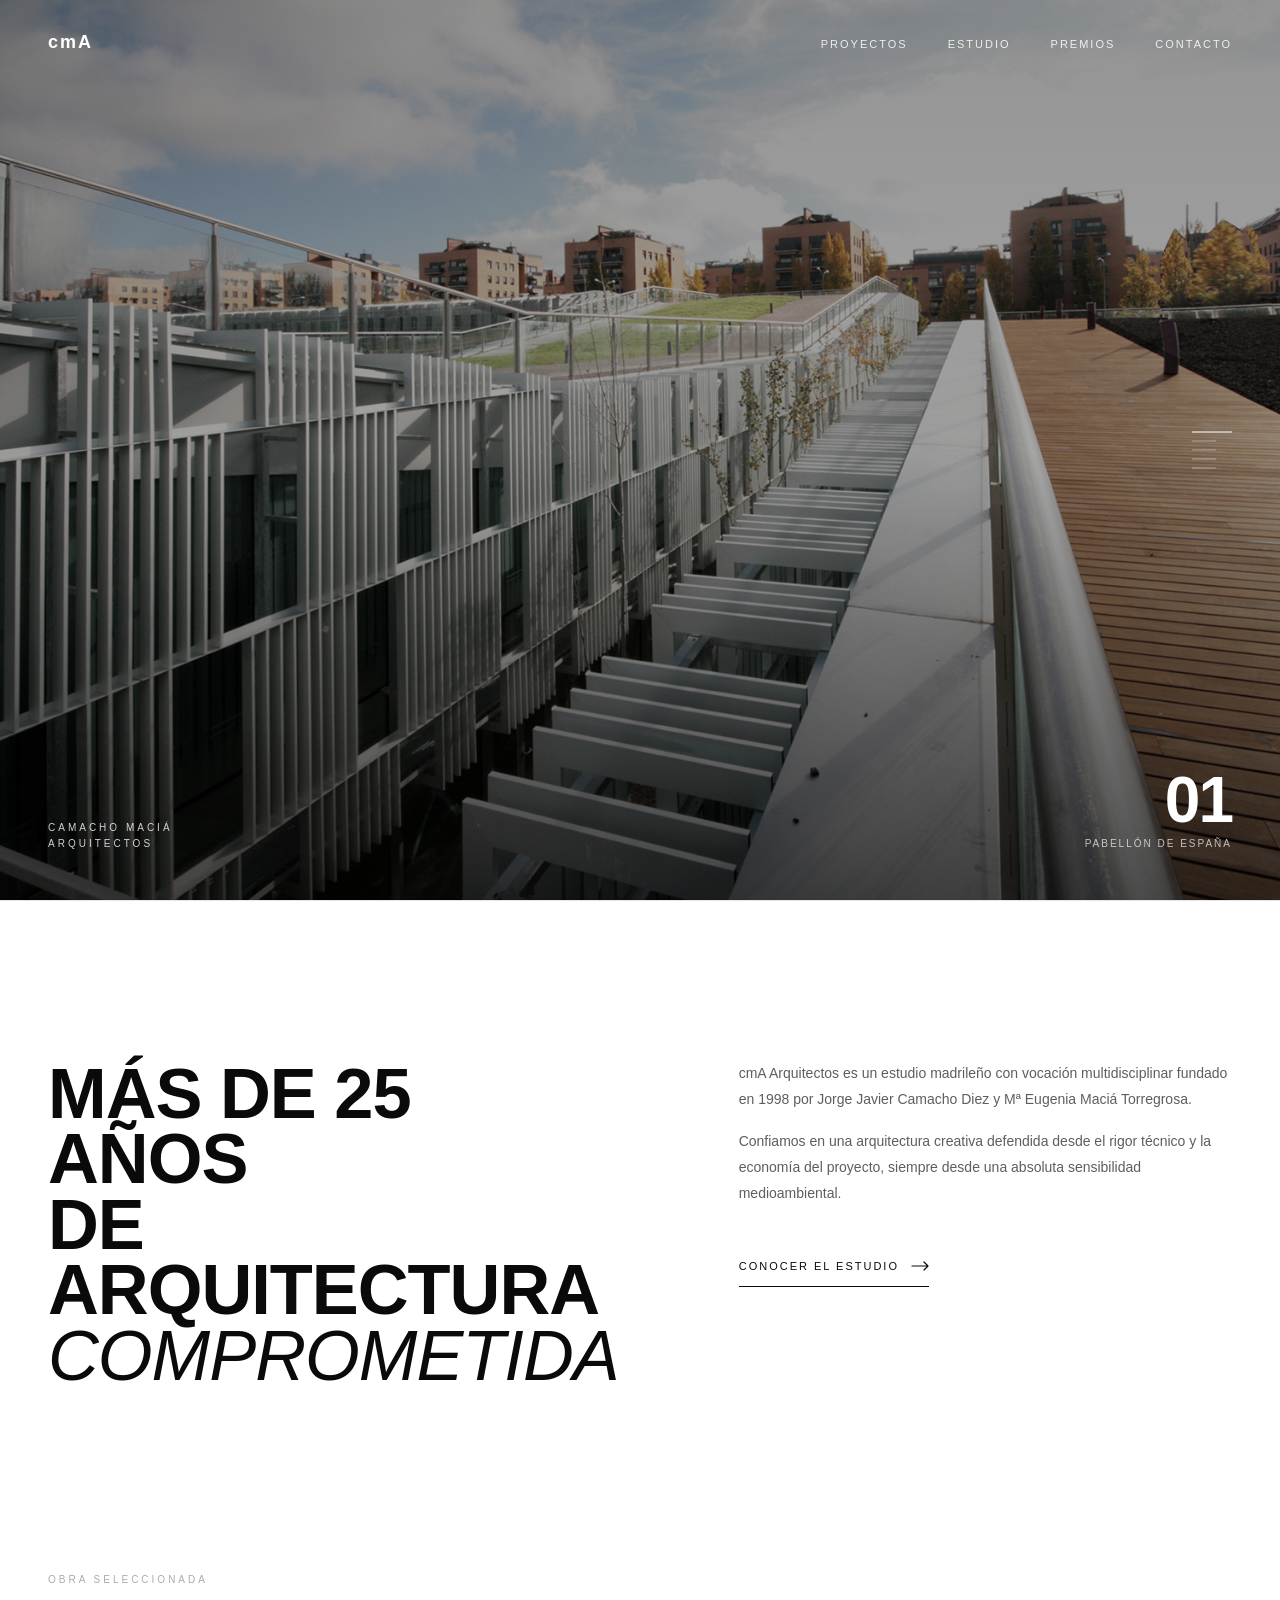
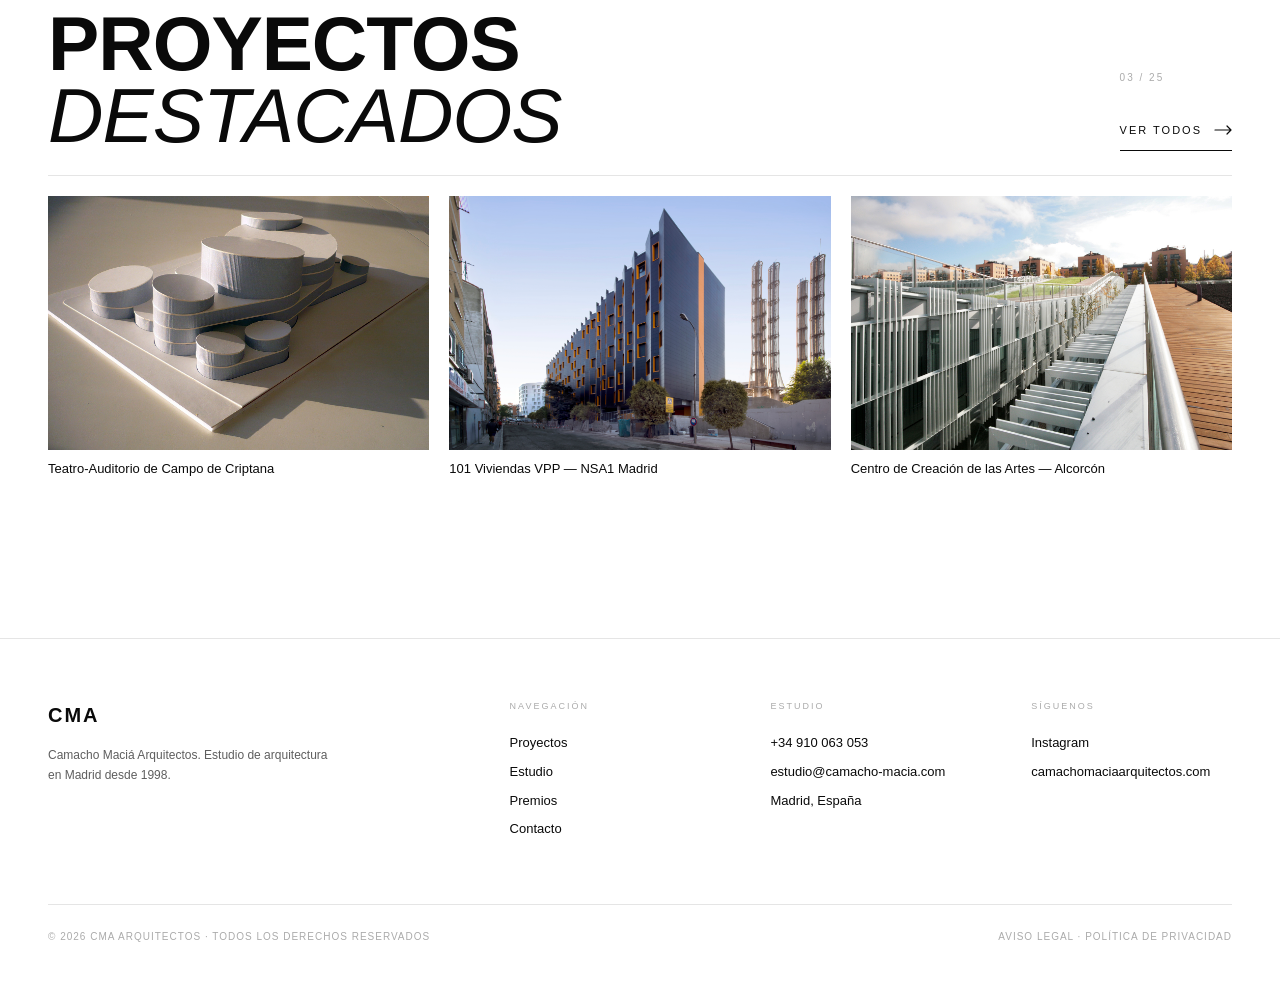
==== index.html @ bf87d30a "Estudio heading: replace with same style as Proyectos, remove hero photo" ====
<!DOCTYPE html>
<html lang="es">
<head>
<meta charset="UTF-8">
<base href="/">
<meta name="color-scheme" content="light only">
<meta name="theme-color" content="#FAF8F5">
<meta name="viewport" content="width=device-width, initial-scale=1.0">
<title>Camacho Maciá Arquitectos | Estudio de Arquitectura en Madrid — cmA</title>
<meta name="description" content="Estudio de arquitectura en Madrid desde 1998. Obra singular, cultural y residencial. Jorge Javier Camacho y Mª Eugenia Maciá. Consulta tu proyecto.">
<meta name="robots" content="index,follow">
<link rel="canonical" href="https://camachomaciaarquitectos.com/">
<!-- Open Graph -->
<meta property="og:type" content="website">
<meta property="og:url" content="https://camachomaciaarquitectos.com/">
<meta property="og:title" content="Camacho Maciá Arquitectos | Estudio de Arquitectura en Madrid">
<meta property="og:description" content="Estudio de arquitectura en Madrid desde 1998. Obra singular, cultural y residencial. Jorge Javier Camacho y Mª Eugenia Maciá.">
<meta property="og:image" content="https://camachomaciaarquitectos.com/assets/img/img-0004.jpg">
<meta property="og:locale" content="es_ES">
<meta property="og:site_name" content="cmA Arquitectos">
<!-- Twitter Card -->
<meta name="twitter:card" content="summary_large_image">
<meta name="twitter:title" content="Camacho Maciá Arquitectos | Estudio de Arquitectura en Madrid">
<meta name="twitter:description" content="Estudio de arquitectura en Madrid desde 1998. Obra singular, cultural y residencial.">
<meta name="twitter:image" content="https://camachomaciaarquitectos.com/assets/img/img-0004.jpg">
<!-- Favicon — TODO: reemplaza los archivos placeholder con los reales -->
<link rel="icon" type="image/png" sizes="32x32" href="favicon.png">
<link rel="icon" type="image/png" sizes="192x192" href="assets/img/icon-192.png">
<link rel="icon" type="image/png" sizes="512x512" href="assets/img/icon-512.png">
<link rel="apple-touch-icon" href="assets/img/apple-touch-icon.png">
<link rel="manifest" href="/manifest.json">
<link rel="stylesheet" href="assets/css/fonts.css">
<link rel="stylesheet" href="assets/css/styles.css">
</head>
<body>
<!-- NAV -->
<nav id="nav">
  <a href="#" class="nav-l" onclick="go('home');return false;">cmA</a>
  <ul class="nav-links">
    <li><a href="#" onclick="go('proj');return false;">Proyectos</a></li>
    <li><a href="#" onclick="go('estudio');return false;">Estudio</a></li>
    <li><a href="#" onclick="go('premios');return false;">Premios</a></li>
    <li><a href="#" onclick="go('cont');return false;">Contacto</a></li>
  </ul>
  <button class="nav-toggle" onclick="toggleMenu()" aria-label="Menu">
    <span></span><span></span><span></span>
  </button>
</nav>

<!-- MENU OVERLAY -->
<div id="menu">
  <ul class="menu-list">
    <li><a href="#" data-text="Inicio" onclick="go('home');return false;">Inicio</a></li>
    <li><a href="#" data-text="Proyectos" onclick="go('proj');return false;">Proyectos</a></li>
    <li><a href="#" data-text="Estudio" onclick="go('estudio');return false;">Estudio</a></li>
    <li><a href="#" data-text="Premios" onclick="go('premios');return false;">Premios</a></li>
    <li><a href="#" data-text="Contacto" onclick="go('cont');return false;">Contacto</a></li>
  </ul>
  <div class="menu-bottom">
    <div class="menu-bottom-info">
      cmA Arquitectos<br>
      Madrid, España · Est. 1998
    </div>
    <a href="mailto:estudio@camacho-macia.com" class="menu-bottom-cta">estudio@camacho-macia.com</a>
  </div>
</div>

<!-- HOME -->
<div id="pg-home" class="pg on">
  <section id="hero">
    <div class="hero-img" id="heroImgs"></div>
    <div class="hero-veil"></div>
    <div class="hero-title">
    </div>
    <div class="hero-nav" id="heroNav"></div>
    <div class="hero-content">
      <div class="hero-meta">
        Camacho Maciá<br>Arquitectos
      </div>
      <div class="hero-meta-r">
        <div class="pno" id="heroNum">01</div>
        <div id="heroProj">Pabellón de España</div>
      </div>
    </div>
  </section>

  <section id="h-about">
    <div class="about-grid">
      <h2 class="rv">Más de 25 años<br>de arquitectura<br><em>comprometida</em></h2>
      <div class="text rv d1">
        <p>cmA Arquitectos es un estudio madrileño con vocación multidisciplinar fundado en 1998 por Jorge Javier Camacho Diez y Mª Eugenia Maciá Torregrosa.</p>
        <p>Confiamos en una arquitectura creativa defendida desde el rigor técnico y la economía del proyecto, siempre desde una absoluta sensibilidad medioambiental.</p>
        <button class="cta" onclick="go('estudio')">Conocer el estudio
          <svg width="18" height="10" viewBox="0 0 18 10" fill="none"><path d="M1 5H17M17 5L13 1M17 5L13 9" stroke="currentColor" stroke-width="1.2" stroke-linecap="round" stroke-linejoin="round"/></svg>
        </button>
      </div>
    </div>
  </section>

  <section id="h-proj">
    <div class="proj-intro">
      <div>
        <div class="s-tag">Obra seleccionada</div>
        <h2 class="s-h">Proyectos<br><em>destacados</em></h2>
      </div>
      <div class="proj-counter">
        <div>03 / 25</div>
        <button class="cta" onclick="go('proj')" style="margin-top:24px">Ver todos
          <svg width="18" height="10" viewBox="0 0 18 10" fill="none"><path d="M1 5H17M17 5L13 1M17 5L13 9" stroke="currentColor" stroke-width="1.2" stroke-linecap="round" stroke-linejoin="round"/></svg>
        </button>
      </div>
    </div>

    <div class="home-proj-grid" id="homeProjGrid">
      <div class="pgi-item" onclick="go('single',2)">
        <div class="pgi-img">
          <img class="pgi-main" src="assets/img/proyectos/2/hero.jpg" alt="Teatro-Auditorio de Campo de Criptana">
          <img class="pgi-alt" src="assets/img/proyectos/2/img2.jpg" alt="Teatro-Auditorio de Campo de Criptana" loading="lazy">
        </div>
        <div class="pgi-name">Teatro-Auditorio de Campo de Criptana</div>
      </div>
      <div class="pgi-item" onclick="go('single',4)">
        <div class="pgi-img">
          <img class="pgi-main" src="assets/img/proyectos/4/hero.jpg" alt="101 Viviendas VPP — NSA1 Madrid">
          <img class="pgi-alt" src="assets/img/proyectos/4/img2.jpg" alt="101 Viviendas VPP — NSA1 Madrid" loading="lazy">
        </div>
        <div class="pgi-name">101 Viviendas VPP — NSA1 Madrid</div>
      </div>
      <div class="pgi-item" onclick="go('single',13)">
        <div class="pgi-img">
          <img class="pgi-main" src="assets/img/proyectos/13/hero.jpg" alt="Centro de Creación de las Artes — Alcorcón">
          <img class="pgi-alt" src="assets/img/proyectos/13/img2.jpg" alt="Centro de Creación de las Artes — Alcorcón" loading="lazy">
        </div>
        <div class="pgi-name">Centro de Creación de las Artes — Alcorcón</div>
      </div>
    </div>
  </section>

  <footer>
    <div class="f-grid">
      <div>
        <div class="f-logo">cm<em>A</em></div>
        <p class="f-tagline">Camacho Maciá Arquitectos. Estudio de arquitectura en Madrid desde 1998.</p>
      </div>
      <div class="f-col">
        <h4>Navegación</h4>
        <a href="#" onclick="go('proj');return false;">Proyectos</a>
        <a href="#" onclick="go('estudio');return false;">Estudio</a>
        <a href="#" onclick="go('premios');return false;">Premios</a>
        <a href="#" onclick="go('cont');return false;">Contacto</a>
      </div>
      <div class="f-col">
        <h4>Estudio</h4>
        <a href="tel:+34910063053">+34 910 063 053</a>
        <a href="mailto:estudio@camacho-macia.com">estudio@camacho-macia.com</a>
        <a>Madrid, España</a>
      </div>
      <div class="f-col">
        <h4>Síguenos</h4>
        <a href="https://www.instagram.com/camachomaciaarquitectos/" target="_blank" rel="noopener noreferrer">Instagram</a>
        <a href="https://camachomaciaarquitectos.com" target="_blank">camachomaciaarquitectos.com</a>
      </div>
    </div>
    <div class="f-bottom">
      <span>© 2026 cmA Arquitectos · Todos los derechos reservados</span>
      <span><a href="/aviso-legal" style="color:inherit;text-decoration:none;">Aviso Legal</a> · <a href="/politica-privacidad" style="color:inherit;text-decoration:none;">Política de Privacidad</a></span>
    </div>
  </footer>
</div>

<!-- PROJECTS PAGE -->
<div id="pg-proj" class="pg">
  <div class="pj-page-hdr">
    <h1>Proyectos</h1>
    <div class="pj-count" id="pjCount">35 proyectos</div>
  </div>
  <div class="pj-cat-strip" id="pjCats"></div>
  <div class="proj-grid" id="pjGrid"></div>
  <footer>
    <div class="f-grid">
      <div><div class="f-logo">cm<em>A</em></div><p class="f-tagline">Camacho Maciá Arquitectos · Madrid</p></div>
      <div class="f-col"><h4>Navegación</h4><a href="#" onclick="go('home');return false;">Inicio</a><a href="#" onclick="go('estudio');return false;">Estudio</a><a href="#" onclick="go('cont');return false;">Contacto</a></div>
      <div class="f-col"><h4>Contacto</h4><a href="tel:+34910063053">+34 910 063 053</a><a href="mailto:estudio@camacho-macia.com">estudio@camacho-macia.com</a></div>
      <div class="f-col"><h4>Síguenos</h4><a href="https://www.instagram.com/camachomaciaarquitectos/" target="_blank" rel="noopener noreferrer">Instagram</a></div>
    </div>
    <div class="f-bottom"><span>© 2026 cmA Arquitectos</span><span><a href="/aviso-legal" style="color:inherit;text-decoration:none;">Aviso Legal</a> · <a href="/politica-privacidad" style="color:inherit;text-decoration:none;">Política de Privacidad</a></span></div>
  </footer>
</div>

<!-- SINGLE -->
<div id="pg-single" class="pg">
  <button class="sp-back" onclick="go('proj')">
    <svg width="18" height="10" viewBox="0 0 18 10" fill="none"><path d="M17 5H1M1 5L5 1M1 5L5 9" stroke="currentColor" stroke-width="1.2" stroke-linecap="round" stroke-linejoin="round"/></svg>
    Todos los proyectos
  </button>
  <div class="sp-hero"><img id="spImg" src="" alt=""></div>
  <div class="sp-content">
    <div>
      <div class="sp-cat" id="spCat"></div>
      <h1 class="sp-title" id="spTitle"></h1>
    </div>
    <div class="sp-text">
      <div id="spText"></div>
      <div class="sp-data" id="spData"></div>
    </div>
  </div>
  <div class="sp-imgs" id="spImgs"></div>
  <footer>
    <div class="f-grid">
      <div><div class="f-logo">cm<em>A</em></div><p class="f-tagline">Camacho Maciá Arquitectos · Madrid</p></div>
      <div class="f-col"><h4>Navegación</h4><a href="#" onclick="go('home');return false;">Inicio</a><a href="#" onclick="go('proj');return false;">Proyectos</a><a href="#" onclick="go('cont');return false;">Contacto</a></div>
      <div class="f-col"><h4>Contacto</h4><a href="tel:+34910063053">+34 910 063 053</a><a href="mailto:estudio@camacho-macia.com">estudio@camacho-macia.com</a></div>
      <div class="f-col"><h4>Síguenos</h4><a href="https://www.instagram.com/camachomaciaarquitectos/" target="_blank" rel="noopener noreferrer">Instagram</a></div>
    </div>
    <div class="f-bottom"><span>© 2026 cmA Arquitectos</span><span><a href="/aviso-legal" style="color:inherit;text-decoration:none;">Aviso Legal</a> · <a href="/politica-privacidad" style="color:inherit;text-decoration:none;">Política de Privacidad</a></span></div>
  </footer>
</div>

<!-- ESTUDIO -->
<div id="pg-estudio" class="pg">
  <div class="pj-page-hdr">
    <h1>Estudio</h1>
  </div>
  <div class="est-cols">
    <div class="l">
      <h2 class="rv">Rigor técnico.<br><em>Ambición formal.</em></h2>
    </div>
    <div class="r">
      <p class="rv d1">cmA Arquitectos es un estudio madrileño con vocación multidisciplinar fundado en 1998 por Jorge Javier Camacho Diez y Mª Eugenia Maciá Torregrosa.</p>
      <p class="rv d2">Desarrollamos desde 1998 una intensa actividad en el ámbito de la arquitectura con un perfil interdisciplinar, aunando actividad profesional, investigación y docencia en la Universidad San Pablo CEU y la UPM.</p>
      <p class="rv d3">El foco de actividad es la realización de concursos nacionales e internacionales, obteniendo numerosos reconocimientos en obra singular: auditorios, teatros, conservatorios, museos y vivienda colectiva.</p>
    </div>
  </div>
  <div class="est-team">
    <div class="team-c">
      <div class="team-portrait"><img src="assets/img/img-0005.jpg" alt="Jorge Javier Camacho Diez, arquitecto fundador de cmA" loading="lazy" width="600" height="600" style="width:100%;height:100%;object-fit:cover;object-position:center top;display:block"></div>
      <div>
        <h3>Jorge Javier Camacho</h3>
        <div class="team-role">Arquitecto Director</div>
        <p>Arquitecto ETSAM (UPM), 1998. Profesor de Proyectos en CES-CEU (UPM) desde 1999 y en la USP desde 2003. Cofundador de cmA.</p>
      </div>
    </div>
    <div class="team-c">
      <div class="team-portrait"><img src="assets/img/img-0006.jpg" alt="Mª Eugenia Maciá Torregrosa, arquitecta fundadora de cmA" loading="lazy" width="600" height="600" style="width:100%;height:100%;object-fit:cover;object-position:center top;display:block"></div>
      <div>
        <h3>Mª Eugenia Maciá</h3>
        <div class="team-role">Arquitecta Directora</div>
        <p>Doctora Arquitecta ETSAM (UPM), Sobresaliente Cum Laude. Premio Extraordinario de Tesis Doctoral 2011 UPM. Profesora titular USP. Coordinadora AEN/CTN 140 Eurocódigos AENOR.</p>
      </div>
    </div>
  </div>
  <div class="est-expos">
    <div class="s-tag">— Trayectoria</div>
    <h2 class="s-h" style="margin-bottom:48px">Exposiciones<br><em>internacionales</em></h2>
    <div id="expoList"></div>
  </div>
  <footer>
    <div class="f-grid">
      <div><div class="f-logo">cm<em>A</em></div><p class="f-tagline">Camacho Maciá Arquitectos · Madrid</p></div>
      <div class="f-col"><h4>Navegación</h4><a href="#" onclick="go('home');return false;">Inicio</a><a href="#" onclick="go('proj');return false;">Proyectos</a><a href="#" onclick="go('cont');return false;">Contacto</a></div>
      <div class="f-col"><h4>Contacto</h4><a href="tel:+34910063053">+34 910 063 053</a><a href="mailto:estudio@camacho-macia.com">estudio@camacho-macia.com</a></div>
      <div class="f-col"><h4>Síguenos</h4><a href="https://www.instagram.com/camachomaciaarquitectos/" target="_blank" rel="noopener noreferrer">Instagram</a></div>
    </div>
    <div class="f-bottom"><span>© 2026 cmA Arquitectos</span><span><a href="/aviso-legal" style="color:inherit;text-decoration:none;">Aviso Legal</a> · <a href="/politica-privacidad" style="color:inherit;text-decoration:none;">Política de Privacidad</a></span></div>
  </footer>
</div>

<!-- PREMIOS -->
<div id="pg-premios" class="pg">
  <div class="pm-hero">
    <div class="s-tag rv">— Reconocimientos</div>
    <h1 class="rv d1">Premios<br>y <em>reconocimientos</em></h1>
  </div>
  <div class="pm-list" id="pmList"></div>
  <footer>
    <div class="f-grid">
      <div><div class="f-logo">cm<em>A</em></div><p class="f-tagline">Camacho Maciá Arquitectos · Madrid</p></div>
      <div class="f-col"><h4>Navegación</h4><a href="#" onclick="go('home');return false;">Inicio</a><a href="#" onclick="go('proj');return false;">Proyectos</a><a href="#" onclick="go('cont');return false;">Contacto</a></div>
      <div class="f-col"><h4>Contacto</h4><a href="tel:+34910063053">+34 910 063 053</a><a href="mailto:estudio@camacho-macia.com">estudio@camacho-macia.com</a></div>
      <div class="f-col"><h4>Síguenos</h4><a href="https://www.instagram.com/camachomaciaarquitectos/" target="_blank" rel="noopener noreferrer">Instagram</a></div>
    </div>
    <div class="f-bottom"><span>© 2026 cmA Arquitectos</span><span><a href="/aviso-legal" style="color:inherit;text-decoration:none;">Aviso Legal</a> · <a href="/politica-privacidad" style="color:inherit;text-decoration:none;">Política de Privacidad</a></span></div>
  </footer>
</div>

<!-- CONTACTO -->
<div id="pg-cont" class="pg">
  <div class="ct-hero">
    <div class="s-tag rv">— Hablemos</div>
    <h1 class="rv d1">Empezar<br>un <em>proyecto</em></h1>
  </div>
  <div class="ct-body">
    <div class="ct-info rv">
      <div class="ct-row"><span class="ct-lbl">Dirección</span><span class="ct-val">Paseo de los Ciruelos nº1<br>28660 Boadilla del Monte, Madrid</span></div>
      <div class="ct-row"><span class="ct-lbl">Teléfono</span><span class="ct-val"><a href="tel:+34910063053">+34 910 063 053</a></span></div>
      <div class="ct-row"><span class="ct-lbl">Email</span><span class="ct-val"><a href="mailto:estudio@camacho-macia.com">estudio@camacho-macia.com</a></span></div>
      <div class="ct-row"><span class="ct-lbl">Web</span><span class="ct-val"><a href="https://camachomaciaarquitectos.com" target="_blank">camachomaciaarquitectos.com</a></span></div>
      <div class="ct-row"><span class="ct-lbl">Horario</span><span class="ct-val">Lun–Vie · 9:30–19:30</span></div>
    </div>
    <form class="ct-form rv d1" id="ct-form" action="https://formspree.io/f/xaqvgkza" method="POST">
      <input type="hidden" name="_subject" value="Nueva consulta desde la web">
      <div class="ff"><label>Nombre completo</label><input type="text" name="nombre" placeholder=""></div>
      <div class="ff"><label>Email</label><input type="email" name="email" placeholder=""></div>
      <div class="ff"><label>Teléfono</label><input type="tel" name="telefono" placeholder=""></div>
      <div class="ff"><label>Tipo de proyecto</label>
        <select name="tipo_proyecto">
          <option value="">Selecciona</option>
          <option>Residencial unifamiliar</option><option>Vivienda colectiva</option>
          <option>Equipamiento cultural</option><option>Concurso</option>
          <option>Rehabilitación</option><option>Consulta general</option>
        </select>
      </div>
      <div class="ff"><label>Mensaje</label><textarea name="mensaje" placeholder=""></textarea></div>
      <div class="ff-consent">
        <label class="consent-label">
          <input type="checkbox" name="_consent" id="consent" required>
          <span>He leído y acepto la <a href="/politica-privacidad" target="_blank">Política de Privacidad</a></span>
        </label>
        <p class="consent-info">Sus datos serán tratados por Pablo Camacho Macía para gestionar su consulta. Más información en nuestra <a href="/politica-privacidad" target="_blank">Política de Privacidad</a>.</p>
      </div>
      <button class="ct-sub" type="submit">Enviar consulta
        <svg width="18" height="10" viewBox="0 0 18 10" fill="none"><path d="M1 5H17M17 5L13 1M17 5L13 9" stroke="currentColor" stroke-width="1.2" stroke-linecap="round" stroke-linejoin="round"/></svg>
      </button>
    </form>
  </div>
  <footer>
    <div class="f-grid">
      <div><div class="f-logo">cm<em>A</em></div><p class="f-tagline">Camacho Maciá Arquitectos · Madrid</p></div>
      <div class="f-col"><h4>Navegación</h4><a href="#" onclick="go('home');return false;">Inicio</a><a href="#" onclick="go('proj');return false;">Proyectos</a><a href="#" onclick="go('estudio');return false;">Estudio</a></div>
      <div class="f-col"><h4>Contacto</h4><a href="tel:+34910063053">+34 910 063 053</a><a href="mailto:estudio@camacho-macia.com">estudio@camacho-macia.com</a></div>
      <div class="f-col"><h4>Síguenos</h4><a href="https://www.instagram.com/camachomaciaarquitectos/" target="_blank" rel="noopener noreferrer">Instagram</a></div>
    </div>
    <div class="f-bottom"><span>© 2026 cmA Arquitectos</span><span><a href="/aviso-legal" style="color:inherit;text-decoration:none;">Aviso Legal</a> · <a href="/politica-privacidad" style="color:inherit;text-decoration:none;">Política de Privacidad</a></span></div>
  </footer>
</div>


<script src="assets/js/main.js"></script>
<script type="application/ld+json">
{
  "@context": "https://schema.org",
  "@type": "ArchitectureFirm",
  "name": "Camacho Maciá Arquitectos",
  "alternateName": "cmA",
  "url": "https://camachomaciaarquitectos.com",
  "logo": "https://camachomaciaarquitectos.com/assets/img/logo-cma.png",
  "image": "https://camachomaciaarquitectos.com/assets/img/img-0004.jpg",
  "telephone": "+34910063053",
  "email": "estudio@camacho-macia.com",
  "foundingDate": "1998",
  "description": "Estudio de arquitectura en Boadilla del Monte, Madrid. Obra singular, cultural y residencial desde 1998.",
  "address": {
    "@type": "PostalAddress",
    "streetAddress": "Calle Ciruelos 1B",
    "addressLocality": "Boadilla del Monte",
    "addressRegion": "Comunidad de Madrid",
    "postalCode": "28668",
    "addressCountry": "ES"
  },
  "areaServed": [
    {"@type": "City", "name": "Madrid"},
    {"@type": "AdministrativeArea", "name": "Comunidad de Madrid"},
    {"@type": "Country", "name": "España"}
  ],
  "openingHoursSpecification": [
    {
      "@type": "OpeningHoursSpecification",
      "dayOfWeek": ["Monday","Tuesday","Wednesday","Thursday","Friday"],
      "opens": "09:00",
      "closes": "18:00"
    }
  ],
  "sameAs": [
    "https://www.instagram.com/camachomaciaarquitectos/"
  ]
}
</script>
</body>
</html>
---- assets/css/fonts.css ----
/* ════════════════════════════════════════════════════
   FUENTES LOCALES — Barlow Condensed + Barlow
   Elimina la dependencia de fonts.googleapis.com

   INSTRUCCIONES PARA DESCARGA MANUAL:

   Descarga los archivos woff2 desde Google Webfonts Helper:
   https://gwfh.mranftl.com/fonts/barlow-condensed?subsets=latin
   https://gwfh.mranftl.com/fonts/barlow?subsets=latin

   Y colócalos en assets/fonts/ con los nombres exactos indicados.

   BARLOW CONDENSED:
   Buscar "Barlow Condensed" → seleccionar:
     • weight 400 (Regular), normal
     • weight 400 (Regular), italic
     • weight 600 (SemiBold), normal
     • weight 600 (SemiBold), italic
     • weight 700 (Bold), normal
     • weight 700 (Bold), italic
   Descargar como woff2 y renombrar:
     - barlow-condensed-400.woff2
     - barlow-condensed-400italic.woff2
     - barlow-condensed-600.woff2
     - barlow-condensed-600italic.woff2
     - barlow-condensed-700.woff2
     - barlow-condensed-700italic.woff2

   BARLOW:
   Buscar "Barlow" → seleccionar:
     • weight 300 (Light), normal
     • weight 400 (Regular), normal
     • weight 500 (Medium), normal
   Descargar como woff2 y renombrar:
     - barlow-300.woff2
     - barlow-400.woff2
     - barlow-500.woff2

   URL directa Google Webfonts Helper:
   https://gwfh.mranftl.com/fonts/barlow-condensed?subsets=latin
   https://gwfh.mranftl.com/fonts/barlow?subsets=latin
════════════════════════════════════════════════════ */

/* ─── Barlow Condensed ─── */

@font-face {
  font-family: 'Barlow Condensed';
  font-style: normal;
  font-weight: 400;
  font-display: swap;
  src: url('../fonts/barlow-condensed-400.woff2') format('woff2');
  unicode-range: U+0000-00FF, U+0131, U+0152-0153, U+02BB-02BC, U+02C6, U+02DA, U+02DC, U+0304, U+0308, U+0329, U+2000-206F, U+20AC, U+2122, U+2191, U+2193, U+2212, U+2215, U+FEFF, U+FFFD;
}

@font-face {
  font-family: 'Barlow Condensed';
  font-style: italic;
  font-weight: 400;
  font-display: swap;
  src: url('../fonts/barlow-condensed-400italic.woff2') format('woff2');
  unicode-range: U+0000-00FF, U+0131, U+0152-0153, U+02BB-02BC, U+02C6, U+02DA, U+02DC, U+0304, U+0308, U+0329, U+2000-206F, U+20AC, U+2122, U+2191, U+2193, U+2212, U+2215, U+FEFF, U+FFFD;
}

@font-face {
  font-family: 'Barlow Condensed';
  font-style: normal;
  font-weight: 600;
  font-display: swap;
  src: url('../fonts/barlow-condensed-600.woff2') format('woff2');
  unicode-range: U+0000-00FF, U+0131, U+0152-0153, U+02BB-02BC, U+02C6, U+02DA, U+02DC, U+0304, U+0308, U+0329, U+2000-206F, U+20AC, U+2122, U+2191, U+2193, U+2212, U+2215, U+FEFF, U+FFFD;
}

@font-face {
  font-family: 'Barlow Condensed';
  font-style: italic;
  font-weight: 600;
  font-display: swap;
  src: url('../fonts/barlow-condensed-600italic.woff2') format('woff2');
  unicode-range: U+0000-00FF, U+0131, U+0152-0153, U+02BB-02BC, U+02C6, U+02DA, U+02DC, U+0304, U+0308, U+0329, U+2000-206F, U+20AC, U+2122, U+2191, U+2193, U+2212, U+2215, U+FEFF, U+FFFD;
}

@font-face {
  font-family: 'Barlow Condensed';
  font-style: normal;
  font-weight: 700;
  font-display: swap;
  src: url('../fonts/barlow-condensed-700.woff2') format('woff2');
  unicode-range: U+0000-00FF, U+0131, U+0152-0153, U+02BB-02BC, U+02C6, U+02DA, U+02DC, U+0304, U+0308, U+0329, U+2000-206F, U+20AC, U+2122, U+2191, U+2193, U+2212, U+2215, U+FEFF, U+FFFD;
}

@font-face {
  font-family: 'Barlow Condensed';
  font-style: italic;
  font-weight: 700;
  font-display: swap;
  src: url('../fonts/barlow-condensed-700italic.woff2') format('woff2');
  unicode-range: U+0000-00FF, U+0131, U+0152-0153, U+02BB-02BC, U+02C6, U+02DA, U+02DC, U+0304, U+0308, U+0329, U+2000-206F, U+20AC, U+2122, U+2191, U+2193, U+2212, U+2215, U+FEFF, U+FFFD;
}

/* ─── Barlow ─── */

@font-face {
  font-family: 'Barlow';
  font-style: normal;
  font-weight: 300;
  font-display: swap;
  src: url('../fonts/barlow-300.woff2') format('woff2');
  unicode-range: U+0000-00FF, U+0131, U+0152-0153, U+02BB-02BC, U+02C6, U+02DA, U+02DC, U+0304, U+0308, U+0329, U+2000-206F, U+20AC, U+2122, U+2191, U+2193, U+2212, U+2215, U+FEFF, U+FFFD;
}

@font-face {
  font-family: 'Barlow';
  font-style: normal;
  font-weight: 400;
  font-display: swap;
  src: url('../fonts/barlow-400.woff2') format('woff2');
  unicode-range: U+0000-00FF, U+0131, U+0152-0153, U+02BB-02BC, U+02C6, U+02DA, U+02DC, U+0304, U+0308, U+0329, U+2000-206F, U+20AC, U+2122, U+2191, U+2193, U+2212, U+2215, U+FEFF, U+FFFD;
}

@font-face {
  font-family: 'Barlow';
  font-style: normal;
  font-weight: 500;
  font-display: swap;
  src: url('../fonts/barlow-500.woff2') format('woff2');
  unicode-range: U+0000-00FF, U+0131, U+0152-0153, U+02BB-02BC, U+02C6, U+02DA, U+02DC, U+0304, U+0308, U+0329, U+2000-206F, U+20AC, U+2122, U+2191, U+2193, U+2212, U+2215, U+FEFF, U+FFFD;
}
---- assets/css/styles.css ----
/* FORCE LIGHT MODE */
:root { color-scheme: light only; -webkit-color-scheme: light only; forced-color-adjust: none; }
html { color-scheme: light only; background: #FFF; }
@media (prefers-color-scheme: dark) {
  :root { color-scheme: light only !important; }
  html, body { background: #FFF !important; color: #0A0A0A !important; }
}

/* ═══ DESIGN SYSTEM ═══ */
:root {
  --bg:    #FFFFFF;
  --bg2:   #F2F2F2;
  --ink:   #0A0A0A;
  --ink2:  #5E5E5E;
  --ink3:  #ABABAB;
  --line:  rgba(0,0,0,.10);
  --line2: rgba(0,0,0,.05);
  --cond:  'Barlow Condensed', sans-serif;
  --sans:  'Barlow', sans-serif;
}

*, *::before, *::after { margin: 0; padding: 0; box-sizing: border-box; }
html { scroll-behavior: smooth; font-size: 16px; }
body {
  background: var(--bg);
  color: var(--ink);
  font-family: var(--sans);
  font-weight: 400;
  line-height: 1.6;
  overflow-x: hidden;
  -webkit-font-smoothing: antialiased;
}

/* PAGES */
.pg { display: none; min-height: 100vh; }
.pg.on { display: block; }

/* ═══ NAV ═══ */
#nav {
  position: fixed;
  top: 0; left: 0; right: 0;
  z-index: 200;
  display: flex;
  justify-content: space-between;
  align-items: center;
  padding: 28px 48px;
  transition: padding .3s, background .3s, border-color .3s;
  border-bottom: 1px solid transparent;
}
#nav.sc {
  padding: 16px 48px;
  background: rgba(255,255,255,.97);
  backdrop-filter: blur(12px);
  border-color: var(--line);
}

.nav-l {
  font-family: var(--cond);
  font-size: 18px;
  font-weight: 700;
  letter-spacing: 2px;
  text-transform: none;
  color: var(--ink);
  text-decoration: none;
  transition: color .3s;
}
.nav-hero .nav-l { color: #FFF; }

/* Inline nav links */
.nav-links {
  display: flex;
  gap: 40px;
  list-style: none;
  align-items: center;
}
.nav-links a {
  font-family: var(--sans);
  font-size: 11px;
  font-weight: 500;
  letter-spacing: 2px;
  text-transform: uppercase;
  color: var(--ink);
  text-decoration: none;
  transition: color .2s;
  position: relative;
  padding-bottom: 2px;
}
.nav-links a::after {
  content: '';
  position: absolute;
  bottom: -1px; left: 0; right: 0;
  height: 1px;
  background: currentColor;
  transform: scaleX(0);
  transition: transform .3s;
  transform-origin: left;
}
.nav-links a:hover::after { transform: scaleX(1); }
.nav-hero .nav-links a { color: rgba(255,255,255,.85); }

/* Mobile toggle */
.nav-toggle {
  display: none;
  background: none;
  border: none;
  cursor: pointer;
  flex-direction: column;
  gap: 5px;
  align-items: flex-end;
  color: var(--ink);
}
.nav-toggle span {
  display: block;
  width: 24px;
  height: 1px;
  background: currentColor;
  transition: transform .3s, width .3s, opacity .3s;
}
.nav-toggle span:nth-child(2) { width: 16px; }
.nav-toggle.open span:nth-child(1) { transform: translateY(6px) rotate(45deg); width: 24px; }
.nav-toggle.open span:nth-child(2) { opacity: 0; }
.nav-toggle.open span:nth-child(3) { transform: translateY(-6px) rotate(-45deg); width: 24px; }
.nav-hero .nav-toggle { color: #FFF; }

/* ═══ MENU OVERLAY (mobile) ═══ */
#menu {
  position: fixed;
  inset: 0;
  z-index: 190;
  background: var(--bg);
  display: flex;
  align-items: center;
  justify-content: center;
  flex-direction: column;
  opacity: 0;
  pointer-events: none;
  transition: opacity .4s;
}
#menu.open { opacity: 1; pointer-events: auto; }

.menu-list {
  list-style: none;
  text-align: center;
  display: flex;
  flex-direction: column;
}
.menu-list li {
  font-family: var(--cond);
  font-size: clamp(48px, 10vw, 80px);
  font-weight: 700;
  text-transform: uppercase;
  line-height: 1.1;
  letter-spacing: -1px;
  opacity: 0;
  transform: translateY(12px);
  transition: opacity .4s, transform .4s cubic-bezier(.16,1,.3,1);
}
#menu.open .menu-list li { opacity: 1; transform: translateY(0); }
#menu.open .menu-list li:nth-child(1) { transition-delay: .05s; }
#menu.open .menu-list li:nth-child(2) { transition-delay: .10s; }
#menu.open .menu-list li:nth-child(3) { transition-delay: .15s; }
#menu.open .menu-list li:nth-child(4) { transition-delay: .20s; }
#menu.open .menu-list li:nth-child(5) { transition-delay: .25s; }

.menu-list a {
  color: var(--ink);
  text-decoration: none;
  cursor: pointer;
  display: inline-block;
  transition: color .3s;
}
.menu-list a:hover { color: var(--ink3); }

.menu-bottom {
  position: absolute;
  bottom: 36px;
  left: 48px; right: 48px;
  display: flex;
  justify-content: space-between;
  align-items: flex-end;
  opacity: 0;
  transition: opacity .4s .3s;
}
#menu.open .menu-bottom { opacity: 1; }
.menu-bottom-info {
  font-size: 10px;
  letter-spacing: 2.5px;
  text-transform: uppercase;
  color: var(--ink3);
  line-height: 1.9;
}
.menu-bottom-cta {
  font-size: 10px;
  letter-spacing: 2px;
  text-transform: uppercase;
  color: var(--ink2);
  text-decoration: none;
  transition: color .2s;
}
.menu-bottom-cta:hover { color: var(--ink); }
#menu::after {
  content: '';
  position: absolute;
  top: 80px; left: 48px; right: 48px;
  height: 1px;
  background: var(--line);
}

/* ═══ HERO ═══ */
#hero {
  height: 100vh;
  min-height: 680px;
  position: relative;
  overflow: hidden;
}
.hero-img { position: absolute; inset: 0; }
.hero-img img {
  width: 100%; height: 100%;
  object-fit: cover;
  opacity: 0;
  transition: opacity 1.8s ease;
  position: absolute; inset: 0;
  filter: brightness(.72) saturate(.8);
}
.hero-img img.on { opacity: 1; }
.hero-veil {
  position: absolute; inset: 0;
  background: linear-gradient(to bottom, rgba(0,0,0,.20) 0%, rgba(0,0,0,.10) 50%, rgba(0,0,0,.60) 100%);
}

.hero-title {
  position: absolute;
  top: 50%;
  left: 48px;
  transform: translateY(-50%);
  z-index: 5;
  color: #FFF;
  max-width: 860px;
}
.hero-title h1 {
  font-family: var(--cond);
  font-size: clamp(80px, 13vw, 200px);
  font-weight: 700;
  text-transform: uppercase;
  line-height: .88;
  letter-spacing: -3px;
  opacity: 0;
  animation: fu 1.2s .3s forwards;
}
.hero-title h1 em { font-style: italic; font-weight: 400; }
.hero-title .sub {
  margin-top: 24px;
  font-size: 11px;
  letter-spacing: 3px;
  text-transform: uppercase;
  font-weight: 400;
  opacity: 0;
  animation: fu 1s .8s forwards;
}

.hero-content {
  position: absolute;
  left: 48px; bottom: 48px; right: 48px;
  display: flex;
  justify-content: space-between;
  align-items: flex-end;
  z-index: 5;
  color: #FFF;
}
.hero-meta {
  font-size: 10px;
  letter-spacing: 3px;
  text-transform: uppercase;
  font-weight: 400;
  opacity: .8;
}
.hero-meta-r { text-align: right; }
.hero-meta-r .pno {
  font-family: var(--cond);
  font-size: 64px;
  font-weight: 700;
  line-height: 1;
  letter-spacing: -2px;
  margin-bottom: 4px;
}
#heroProj {
  font-size: 10px;
  letter-spacing: 2px;
  text-transform: uppercase;
  opacity: .7;
}

.hero-nav {
  position: absolute;
  right: 48px;
  top: 50%;
  transform: translateY(-50%);
  display: flex;
  flex-direction: column;
  gap: 8px;
  z-index: 5;
}
.hero-nav button {
  width: 24px;
  height: 1px;
  background: rgba(255,255,255,.4);
  border: none;
  cursor: pointer;
  transition: background .3s, width .3s;
}
.hero-nav button.on { background: #FFF; width: 40px; }

@keyframes fu { from { opacity: 0; transform: translateY(20px); } to { opacity: 1; transform: translateY(0); } }

/* ═══ SECTION COMMON ═══ */
.s-tag {
  font-size: 10px;
  letter-spacing: 3px;
  text-transform: uppercase;
  color: var(--ink3);
  font-weight: 500;
  margin-bottom: 20px;
}
.s-h {
  font-family: var(--cond);
  font-size: clamp(48px, 6vw, 80px);
  font-weight: 700;
  text-transform: uppercase;
  line-height: .93;
  letter-spacing: -1px;
}
.s-h em { font-style: italic; font-weight: 400; }

/* ═══ HOME ABOUT ═══ */
#h-about { padding: 160px 48px 120px; border-top: 1px solid var(--line); }
.about-grid {
  display: grid;
  grid-template-columns: 1fr 1fr;
  gap: 120px;
  align-items: start;
  max-width: 1400px;
  margin: 0 auto;
}
.about-grid h2 {
  font-family: var(--cond);
  font-size: clamp(48px, 5.5vw, 80px);
  font-weight: 700;
  text-transform: uppercase;
  line-height: .93;
  letter-spacing: -1px;
}
.about-grid h2 em { font-style: italic; font-weight: 400; }
.about-grid .text p {
  font-size: 14px;
  line-height: 1.85;
  color: var(--ink2);
}
.about-grid .text p + p { margin-top: 16px; }
.about-grid .text .cta { margin-top: 40px; }

/* ═══ HOME PROJECTS ═══ */
#h-proj { padding: 0 48px 160px; }
.proj-intro {
  display: flex;
  justify-content: space-between;
  align-items: flex-end;
  max-width: 1400px;
  margin: 0 auto;
  padding: 64px 0 24px;
  border-bottom: 1px solid var(--line);
  flex-wrap: wrap;
  gap: 16px;
}
.proj-counter {
  font-size: 10px;
  letter-spacing: 2px;
  color: var(--ink3);
  font-weight: 500;
  text-transform: uppercase;
}
.home-proj-grid {
  max-width: 1400px;
  margin: 20px auto 0;
  display: grid;
  grid-template-columns: repeat(3, 1fr);
  gap: 20px;
}
@media (max-width: 700px) {
  .home-proj-grid { grid-template-columns: 1fr; gap: 12px; }
  #h-proj { padding: 0 24px 80px; }
  .proj-intro { padding: 48px 0 20px; }
}

/* ═══ CTA BUTTON ═══ */
.cta {
  display: inline-flex;
  align-items: center;
  gap: 12px;
  font-family: var(--sans);
  font-size: 11px;
  letter-spacing: 2px;
  text-transform: uppercase;
  color: var(--ink);
  text-decoration: none;
  background: transparent;
  padding: 14px 0;
  cursor: pointer;
  border: none;
  border-bottom: 1px solid var(--ink);
  transition: gap .3s;
  font-weight: 500;
}
.cta:hover { gap: 20px; }
.cta svg { flex-shrink: 0; transition: transform .3s; }
.cta:hover svg { transform: translateX(4px); }

/* ═══ PROJECTS PAGE ═══ */
#pg-proj { padding-top: 120px; }
.pj-page-hdr {
  padding: 80px 48px 40px;
  border-bottom: 1px solid var(--line);
  display: flex;
  justify-content: space-between;
  align-items: flex-end;
}
.pj-page-hdr h1 {
  font-family: var(--cond);
  font-size: clamp(28px, 3.5vw, 48px);
  font-weight: 400;
  text-transform: uppercase;
  line-height: 1;
  letter-spacing: 1px;
}
.pj-page-hdr h1 em { font-style: italic; font-weight: 400; }
.pj-count {
  font-size: 10px;
  letter-spacing: 2px;
  text-transform: uppercase;
  color: var(--ink3);
  font-weight: 500;
  padding-bottom: 6px;
}

.pj-cat-strip {
  display: flex;
  gap: 0;
  overflow-x: auto;
  scrollbar-width: none;
  border-bottom: 1px solid var(--line);
  padding: 0 48px;
}
.pj-cat-strip::-webkit-scrollbar { display: none; }
.pj-cat-btn {
  font-family: var(--sans);
  font-size: 10px;
  letter-spacing: 2px;
  text-transform: uppercase;
  color: var(--ink3);
  background: none;
  border: none;
  cursor: pointer;
  padding: 16px 28px 16px 0;
  white-space: nowrap;
  position: relative;
  transition: color .2s;
  flex-shrink: 0;
  font-weight: 500;
}
.pj-cat-btn.on { color: var(--ink); }
.pj-cat-btn.on::after {
  content: '';
  position: absolute;
  bottom: 0; left: 0;
  width: calc(100% - 28px);
  height: 1px;
  background: var(--ink);
}

.pj-vert-list { padding: 0 48px 120px; }
.pj-vert-item {
  display: grid;
  grid-template-columns: 60px 1fr auto;
  gap: 0 40px;
  align-items: stretch;
  border-bottom: 1px solid var(--line);
  cursor: pointer;
  transition: background .2s;
  text-decoration: none;
  color: inherit;
}
.pj-vert-item:first-child { border-top: 1px solid var(--line); }
.pj-vert-item:hover { background: var(--bg2); }

.pj-vi-num {
  font-size: 10px;
  letter-spacing: 1px;
  color: var(--ink3);
  padding: 32px 0;
  display: flex;
  align-items: flex-start;
  padding-top: 34px;
  flex-shrink: 0;
  font-weight: 500;
}
.pj-vi-main {
  display: flex;
  gap: 28px;
  align-items: center;
  padding: 24px 0;
}
.pj-vi-img {
  width: 120px;
  height: 80px;
  flex-shrink: 0;
  overflow: hidden;
  background: var(--bg2);
  clip-path: inset(0 100% 0 0);
  transition: clip-path .7s cubic-bezier(.77,0,.18,1);
}
.pj-vert-item.revealed .pj-vi-img { clip-path: inset(0 0% 0 0); }
.pj-vi-img img {
  width: 100%; height: 100%;
  object-fit: cover;
  display: block;
  transition: transform 1s cubic-bezier(.25,.46,.45,.94);
}
.pj-vert-item:hover .pj-vi-img img { transform: scale(1.06); }
.pj-vi-cat {
  font-size: 10px;
  letter-spacing: 2.5px;
  text-transform: uppercase;
  color: var(--ink3);
  margin-bottom: 8px;
  font-weight: 500;
}
.pj-vi-name {
  font-family: var(--cond);
  font-size: clamp(20px, 2.2vw, 30px);
  font-weight: 700;
  text-transform: uppercase;
  line-height: 1.1;
  letter-spacing: -.3px;
}
.pj-vi-right {
  display: flex;
  flex-direction: column;
  justify-content: center;
  align-items: flex-end;
  gap: 6px;
  padding: 24px 0;
  text-align: right;
  flex-shrink: 0;
  min-width: 160px;
}
.pj-vi-loc { font-size: 11px; color: var(--ink2); }
.pj-vi-year {
  font-size: 10px;
  letter-spacing: 2px;
  color: var(--ink3);
  font-weight: 500;
}
.pj-vi-arrow {
  width: 24px;
  height: 1px;
  background: var(--ink3);
  position: relative;
  transition: width .3s;
  margin-top: 8px;
}
.pj-vi-arrow::after {
  content: '';
  position: absolute;
  right: 0; top: -3px;
  width: 6px; height: 6px;
  border-top: 1px solid var(--ink3);
  border-right: 1px solid var(--ink3);
  transform: rotate(45deg);
}
.pj-vert-item:hover .pj-vi-arrow { width: 40px; background: var(--ink); }
.pj-vert-item:hover .pj-vi-arrow::after { border-color: var(--ink); }

/* ═══ SINGLE PROJECT ═══ */
#pg-single { padding-top: 80px; }
.sp-back {
  display: inline-flex;
  align-items: center;
  gap: 10px;
  font-size: 10px;
  letter-spacing: 2px;
  text-transform: uppercase;
  color: var(--ink2);
  background: none;
  border: none;
  cursor: pointer;
  margin: 32px 48px;
  font-weight: 500;
  transition: color .2s;
  font-family: var(--sans);
}
.sp-back:hover { color: var(--ink); }
.sp-back svg { transition: transform .2s; }
.sp-back:hover svg { transform: translateX(-4px); }

.sp-hero { width: 100%; aspect-ratio: 21/9; overflow: hidden; background: var(--bg2); }
.sp-hero img { width: 100%; height: 100%; object-fit: cover; }

.sp-content {
  max-width: 1400px;
  margin: 0 auto;
  padding: 80px 48px;
  display: grid;
  grid-template-columns: 1fr 1fr;
  gap: 120px;
}
.sp-cat {
  font-size: 10px;
  letter-spacing: 3px;
  text-transform: uppercase;
  color: var(--ink3);
  margin-bottom: 20px;
  font-weight: 500;
}
.sp-title {
  font-family: var(--cond);
  font-size: clamp(40px, 5vw, 72px);
  font-weight: 700;
  text-transform: uppercase;
  line-height: .93;
  letter-spacing: -1px;
}
.sp-title em { font-style: italic; font-weight: 400; }
.sp-text { padding-top: 60px; }
.sp-text p { font-size: 14px; line-height: 1.9; color: var(--ink2); }
.sp-text p + p { margin-top: 16px; }
.sp-data {
  margin-top: 40px;
  border-top: 1px solid var(--line);
  display: grid;
  grid-template-columns: 1fr 1fr;
}
.sp-di {
  padding: 16px 0;
  border-bottom: 1px solid var(--line2);
  border-right: 1px solid var(--line2);
  padding-right: 20px;
}
.sp-di:nth-child(2n) { border-right: none; padding-left: 20px; padding-right: 0; }
.sp-dl {
  font-size: 9px;
  letter-spacing: 2px;
  text-transform: uppercase;
  color: var(--ink3);
  margin-bottom: 6px;
  font-weight: 500;
}
.sp-dv { font-size: 13px; color: var(--ink); }

.sp-imgs { padding: 60px 48px 120px; max-width: 1400px; margin: 0 auto; }
.sp-imgs-title {
  font-size: 10px;
  letter-spacing: 3px;
  text-transform: uppercase;
  color: var(--ink3);
  margin-bottom: 24px;
  padding-bottom: 16px;
  border-bottom: 1px solid var(--line);
  font-weight: 500;
}
.sp-imgs-grid { display: grid; grid-template-columns: 1fr 1fr; gap: 2px; }
.sp-imgs-grid .sp-img-item:first-child { grid-column: span 2; }
.sp-imgs-grid .sp-img-item:first-child .sp-img-inner { aspect-ratio: 16/7; }
.sp-img-item { overflow: hidden; }
.sp-img-inner { width: 100%; aspect-ratio: 4/3; overflow: hidden; background: var(--bg2); }
.sp-img-inner img {
  width: 100%; height: 100%;
  object-fit: cover;
  display: block;
  transition: transform 1.2s cubic-bezier(.25,.46,.45,.94);
}
.sp-img-item:hover .sp-img-inner img { transform: scale(1.03); }

/* ═══ ESTUDIO ═══ */
#pg-estudio { padding-top: 120px; }
.est-hero { padding: 80px 48px; max-width: 1400px; margin: 0 auto; }
.est-hero h1 {
  font-family: var(--cond);
  font-size: clamp(64px, 10vw, 150px);
  font-weight: 700;
  text-transform: uppercase;
  line-height: .88;
  letter-spacing: -3px;
  margin-bottom: 48px;
}
.est-hero h1 em { font-style: italic; font-weight: 400; }
.est-photo { width: 100%; aspect-ratio: 21/9; overflow: hidden; background: var(--bg2); margin-bottom: 80px; }
.est-photo img { width: 100%; height: 100%; object-fit: cover; }

.est-cols {
  max-width: 1400px;
  margin: 0 auto;
  padding: 0 48px 80px;
  display: grid;
  grid-template-columns: 1fr 1.5fr;
  gap: 120px;
}
.est-cols .l h2 {
  font-family: var(--cond);
  font-size: clamp(36px, 4vw, 52px);
  font-weight: 700;
  text-transform: uppercase;
  line-height: 1;
  letter-spacing: -1px;
}
.est-cols .l h2 em { font-style: italic; font-weight: 400; }
.est-cols .r p { font-size: 14px; line-height: 1.85; color: var(--ink2); }
.est-cols .r p + p { margin-top: 16px; }

.est-team {
  max-width: 1400px;
  margin: 0 auto;
  padding: 80px 48px;
  border-top: 1px solid var(--line);
  display: grid;
  grid-template-columns: 1fr 1fr;
  gap: 80px;
}
.team-c { display: grid; grid-template-columns: 1fr 1.5fr; gap: 32px; align-items: start; }
.team-portrait { aspect-ratio: 3/4; background: var(--bg2); overflow: hidden; }
.team-c h3 {
  font-family: var(--cond);
  font-size: 22px;
  font-weight: 700;
  text-transform: uppercase;
  letter-spacing: -.2px;
  margin-bottom: 6px;
}
.team-role {
  font-size: 10px;
  letter-spacing: 2px;
  text-transform: uppercase;
  color: var(--ink3);
  margin-bottom: 14px;
  font-weight: 500;
}
.team-c p { font-size: 13px; line-height: 1.75; color: var(--ink2); }

.est-expos {
  max-width: 1400px;
  margin: 0 auto;
  padding: 80px 48px;
  border-top: 1px solid var(--line);
}
.est-expos .s-h { margin-bottom: 48px; }
.exp-row {
  display: grid;
  grid-template-columns: 80px 1fr 280px;
  gap: 32px;
  padding: 18px 0;
  border-top: 1px solid var(--line2);
  align-items: baseline;
}
.exp-yr { font-size: 10px; color: var(--ink3); letter-spacing: 1px; font-weight: 500; }
.exp-nm { font-family: var(--cond); font-size: 18px; font-weight: 600; text-transform: uppercase; letter-spacing: -.2px; }
.exp-pl { font-size: 12px; color: var(--ink2); text-align: right; }

/* ═══ PREMIOS ═══ */
#pg-premios { padding-top: 120px; }
.pm-hero { max-width: 1400px; margin: 0 auto; padding: 80px 48px; }
.pm-hero h1 {
  font-family: var(--cond);
  font-size: clamp(64px, 10vw, 150px);
  font-weight: 700;
  text-transform: uppercase;
  line-height: .88;
  letter-spacing: -3px;
}
.pm-hero h1 em { font-style: italic; font-weight: 400; }
.pm-list { max-width: 1400px; margin: 0 auto; padding: 0 48px 120px; }
.pm-row {
  display: grid;
  grid-template-columns: 60px 1fr 1fr 24px;
  gap: 32px;
  padding: 28px 0;
  border-top: 1px solid var(--line);
  align-items: center;
  cursor: pointer;
  transition: background .2s, padding .3s;
}
.pm-row:last-child { border-bottom: 1px solid var(--line); }
.pm-row:hover { background: var(--bg2); padding-left: 16px; }
.pm-yr { font-size: 10px; color: var(--ink3); letter-spacing: 1px; font-weight: 500; }
.pm-nm { font-family: var(--cond); font-size: 20px; font-weight: 700; text-transform: uppercase; letter-spacing: -.2px; }
.pm-tp { font-size: 12px; color: var(--ink2); }
.pm-ar { color: var(--ink3); opacity: 0; transition: opacity .3s, transform .3s; }
.pm-row:hover .pm-ar { opacity: 1; transform: translateX(6px); }

/* ═══ CONTACTO ═══ */
#pg-cont { padding-top: 120px; }
.ct-hero { max-width: 1400px; margin: 0 auto; padding: 80px 48px 60px; }
.ct-hero h1 {
  font-family: var(--cond);
  font-size: clamp(64px, 10vw, 150px);
  font-weight: 700;
  text-transform: uppercase;
  line-height: .88;
  letter-spacing: -3px;
}
.ct-hero h1 em { font-style: italic; font-weight: 400; }
.ct-body {
  max-width: 1400px;
  margin: 0 auto;
  padding: 60px 48px 120px;
  display: grid;
  grid-template-columns: 1fr 1.2fr;
  gap: 120px;
}
.ct-info { display: flex; flex-direction: column; gap: 0; }
.ct-row {
  display: grid;
  grid-template-columns: 120px 1fr;
  gap: 24px;
  padding: 20px 0;
  border-top: 1px solid var(--line);
  align-items: baseline;
}
.ct-row:last-child { border-bottom: 1px solid var(--line); }
.ct-lbl { font-size: 10px; letter-spacing: 2px; text-transform: uppercase; color: var(--ink3); font-weight: 500; }
.ct-val { font-size: 14px; color: var(--ink); }
.ct-val a { color: var(--ink); text-decoration: none; border-bottom: 1px solid var(--line); transition: border-color .2s; }
.ct-val a:hover { border-color: var(--ink); }

.ct-form { display: flex; flex-direction: column; }
.ff { border-bottom: 1px solid var(--line); padding: 20px 0; transition: border-color .3s; }
.ff:focus-within { border-color: var(--ink); }
.ff label {
  display: block;
  font-size: 9px;
  letter-spacing: 2px;
  text-transform: uppercase;
  color: var(--ink3);
  margin-bottom: 10px;
  font-weight: 500;
}
.ff input, .ff textarea, .ff select {
  width: 100%;
  background: transparent;
  border: none;
  outline: none;
  font-family: var(--sans);
  font-size: 15px;
  color: var(--ink);
  font-weight: 400;
  resize: none;
}
.ff textarea { height: 80px; }
.ct-sub {
  margin-top: 36px;
  align-self: flex-start;
  display: inline-flex;
  align-items: center;
  gap: 14px;
  font-size: 11px;
  letter-spacing: 2px;
  text-transform: uppercase;
  background: var(--ink);
  color: var(--bg);
  border: none;
  padding: 18px 36px;
  cursor: pointer;
  font-weight: 500;
  transition: background .3s;
  font-family: var(--sans);
}
.ct-sub:hover { background: #333; }

/* ═══ RGPD — Checkbox de consentimiento ═══ */
.ff-consent {
  padding: 24px 0 8px;
  border-top: 1px solid var(--line);
}
.consent-label {
  display: flex; align-items: flex-start; gap: 12px; cursor: pointer;
}
.consent-label input[type="checkbox"] {
  appearance: none; -webkit-appearance: none;
  width: 16px; height: 16px; flex-shrink: 0; margin-top: 3px;
  border: 1px solid var(--ink3); background: transparent; cursor: pointer;
  transition: border-color .2s, background .2s;
}
.consent-label input[type="checkbox"]:checked {
  background: var(--ink); border-color: var(--ink);
  background-image: url("data:image/svg+xml,%3Csvg viewBox='0 0 16 16' fill='none' xmlns='http://www.w3.org/2000/svg'%3E%3Cpath d='M3 8l3.5 3.5L13 4.5' stroke='%23FAF8F5' stroke-width='1.5' stroke-linecap='round' stroke-linejoin='round'/%3E%3C/svg%3E");
  background-size: contain;
}
.consent-label input[type="checkbox"]:focus-visible {
  outline: 2px solid var(--ink); outline-offset: 2px;
}
.consent-label span {
  font-size: 13px; line-height: 1.65; color: var(--ink2);
}
.consent-label span a {
  color: var(--ink); text-decoration: none; border-bottom: 1px solid var(--line);
  transition: border-color .2s;
}
.consent-label span a:hover { border-color: var(--ink); }
.consent-info {
  margin-top: 10px; font-size: 12px; line-height: 1.6; color: var(--ink3);
  padding-left: 28px;
}
.consent-info a {
  color: var(--ink3); text-decoration: none; border-bottom: 1px solid transparent;
  transition: color .2s, border-color .2s;
}
.consent-info a:hover { color: var(--ink); border-color: var(--line); }

/* ═══ FOOTER ═══ */
footer {
  border-top: 1px solid var(--line);
  padding: 60px 48px 40px;
  background: var(--bg);
}
.f-grid {
  max-width: 1400px;
  margin: 0 auto;
  display: grid;
  grid-template-columns: 2fr 1fr 1fr 1fr;
  gap: 60px;
}
.f-logo {
  font-family: var(--cond);
  font-size: 20px;
  font-weight: 700;
  letter-spacing: 2px;
  text-transform: uppercase;
  margin-bottom: 14px;
}
.f-logo em { font-style: normal; }
.f-tagline { font-size: 12px; color: var(--ink2); max-width: 280px; line-height: 1.7; }
.f-col h4 {
  font-size: 9px;
  letter-spacing: 2px;
  text-transform: uppercase;
  color: var(--ink3);
  margin-bottom: 16px;
  font-weight: 500;
}
.f-col a {
  display: block;
  color: var(--ink);
  text-decoration: none;
  font-size: 13px;
  font-weight: 400;
  line-height: 2.2;
  cursor: pointer;
  transition: color .2s;
}
.f-col a:hover { color: var(--ink2); }
.f-bottom {
  max-width: 1400px;
  margin: 60px auto 0;
  padding-top: 24px;
  border-top: 1px solid var(--line);
  display: flex;
  justify-content: space-between;
  font-size: 10px;
  color: var(--ink3);
  letter-spacing: 1px;
  text-transform: uppercase;
  font-weight: 500;
}

/* ═══ PROJECTS GRID ═══ */
.proj-grid {
  display: grid;
  grid-template-columns: repeat(5, 1fr);
  gap: 20px;
  padding: 40px 48px 120px;
}

.pgi-item { cursor: pointer; }

.pgi-img {
  position: relative;
  overflow: hidden;
  aspect-ratio: 3/2;
  background: var(--bg2);
}

.pgi-main, .pgi-alt {
  position: absolute;
  inset: 0;
  width: 100%; height: 100%;
  object-fit: cover;
  display: block;
  transition: opacity .45s ease;
}
.pgi-alt { opacity: 0; }
.pgi-item:hover .pgi-alt { opacity: 1; }
.pgi-item:hover .pgi-main { opacity: 0; }

.pgi-name {
  font-size: 13px;
  color: var(--ink);
  padding: 10px 0 0;
  line-height: 1.35;
  font-weight: 400;
}

@media (max-width: 1300px) {
  .proj-grid { grid-template-columns: repeat(4, 1fr); }
}
@media (max-width: 1000px) {
  .proj-grid { grid-template-columns: repeat(3, 1fr); gap: 14px; padding: 32px 32px 80px; }
}
@media (max-width: 700px) {
  .proj-grid { grid-template-columns: repeat(2, 1fr); gap: 10px; padding: 24px 24px 60px; }
}

/* ═══ REVEAL ═══ */
.rv { opacity: 0; transform: translateY(20px); transition: opacity .9s ease, transform .9s ease; }
.rv.in { opacity: 1; transform: translateY(0); }
.d1 { transition-delay: .1s; }
.d2 { transition-delay: .2s; }
.d3 { transition-delay: .3s; }

/* ═══ RESPONSIVE ═══ */
@media (max-width: 900px) {
  /* Switch to hamburger */
  .nav-links { display: none; }
  .nav-toggle { display: flex; }

  #nav { padding: 20px 24px; }
  #nav.sc { padding: 14px 24px; }

  .hero-title { left: 24px; right: 24px; max-width: none; }
  .hero-title h1 { font-size: clamp(56px, 12vw, 80px); letter-spacing: -2px; }
  .hero-content { left: 24px; right: 24px; bottom: 24px; flex-direction: column; gap: 12px; align-items: flex-start; }
  .hero-meta-r { text-align: left; }
  .hero-nav { right: 16px; gap: 6px; }

  #h-about { padding: 80px 24px; }
  .about-grid { grid-template-columns: 1fr; gap: 40px; }

  #h-proj { padding: 0 24px 100px; }
  .gallery { gap: 2px; }
  .g-item.split-3, .g-item.split-3.right { grid-template-columns: 1fr; }
  .g-side-text { padding: 32px 24px; }
  .g-meta { grid-template-columns: 1fr; gap: 8px; }
  .g-meta .info { text-align: left; }

  .pj-page-hdr { flex-direction: column; align-items: flex-start; gap: 12px; padding: 60px 24px 24px; }
  .pj-cat-strip { padding: 0 24px; }
  .pj-vert-list { padding: 0 24px 80px; }
  .pj-vi-img { width: 80px; height: 56px; }
  .pj-vi-name { font-size: 18px; }
  .pj-vi-right { display: none; }

  #pg-single { padding-top: 0; }
  .sp-back { margin: 20px 24px; }
  .sp-content { grid-template-columns: 1fr; gap: 40px; padding: 48px 24px; }
  .sp-text { padding-top: 0; }
  .sp-imgs { padding: 40px 24px 80px; }
  .sp-imgs-grid { grid-template-columns: 1fr; gap: 2px; }
  .sp-imgs-grid .sp-img-item:first-child { grid-column: 1; }
  .sp-imgs-grid .sp-img-item:first-child .sp-img-inner { aspect-ratio: 4/3; }
  .sp-data { grid-template-columns: 1fr; }
  .sp-di { border-right: none; padding-right: 0; padding-left: 0 !important; }

  .est-hero, .pm-hero, .ct-hero { padding: 60px 24px 40px; }
  .est-hero h1, .pm-hero h1, .ct-hero h1 { font-size: clamp(48px, 12vw, 80px); letter-spacing: -2px; }
  .est-photo { margin-bottom: 48px; }
  .est-cols { grid-template-columns: 1fr; gap: 40px; padding: 0 24px 60px; }
  .est-team { grid-template-columns: 1fr; gap: 40px; padding: 60px 24px; }
  .team-c { grid-template-columns: 80px 1fr; gap: 20px; }
  .est-expos { padding: 60px 24px; }
  .exp-row { grid-template-columns: 60px 1fr; gap: 16px; }
  .exp-pl { display: none; }

  .pm-list { padding: 0 24px 80px; }
  .pm-row { grid-template-columns: 60px 1fr 20px; gap: 16px; }
  .pm-tp { display: none; }

  .ct-body { grid-template-columns: 1fr; gap: 60px; padding: 40px 24px 80px; }

  .f-grid { grid-template-columns: 1fr 1fr; gap: 32px; }
  .f-bottom { flex-direction: column; gap: 8px; text-align: center; }
  .menu-bottom { left: 24px; right: 24px; }
  #menu::after { left: 24px; right: 24px; }
}

@media (max-width: 540px) {
  .f-grid { grid-template-columns: 1fr; }
  .menu-list li { font-size: 40px; }
  .hero-title h1 { font-size: clamp(36px, 10.5vw, 56px); letter-spacing: -1px; }
}
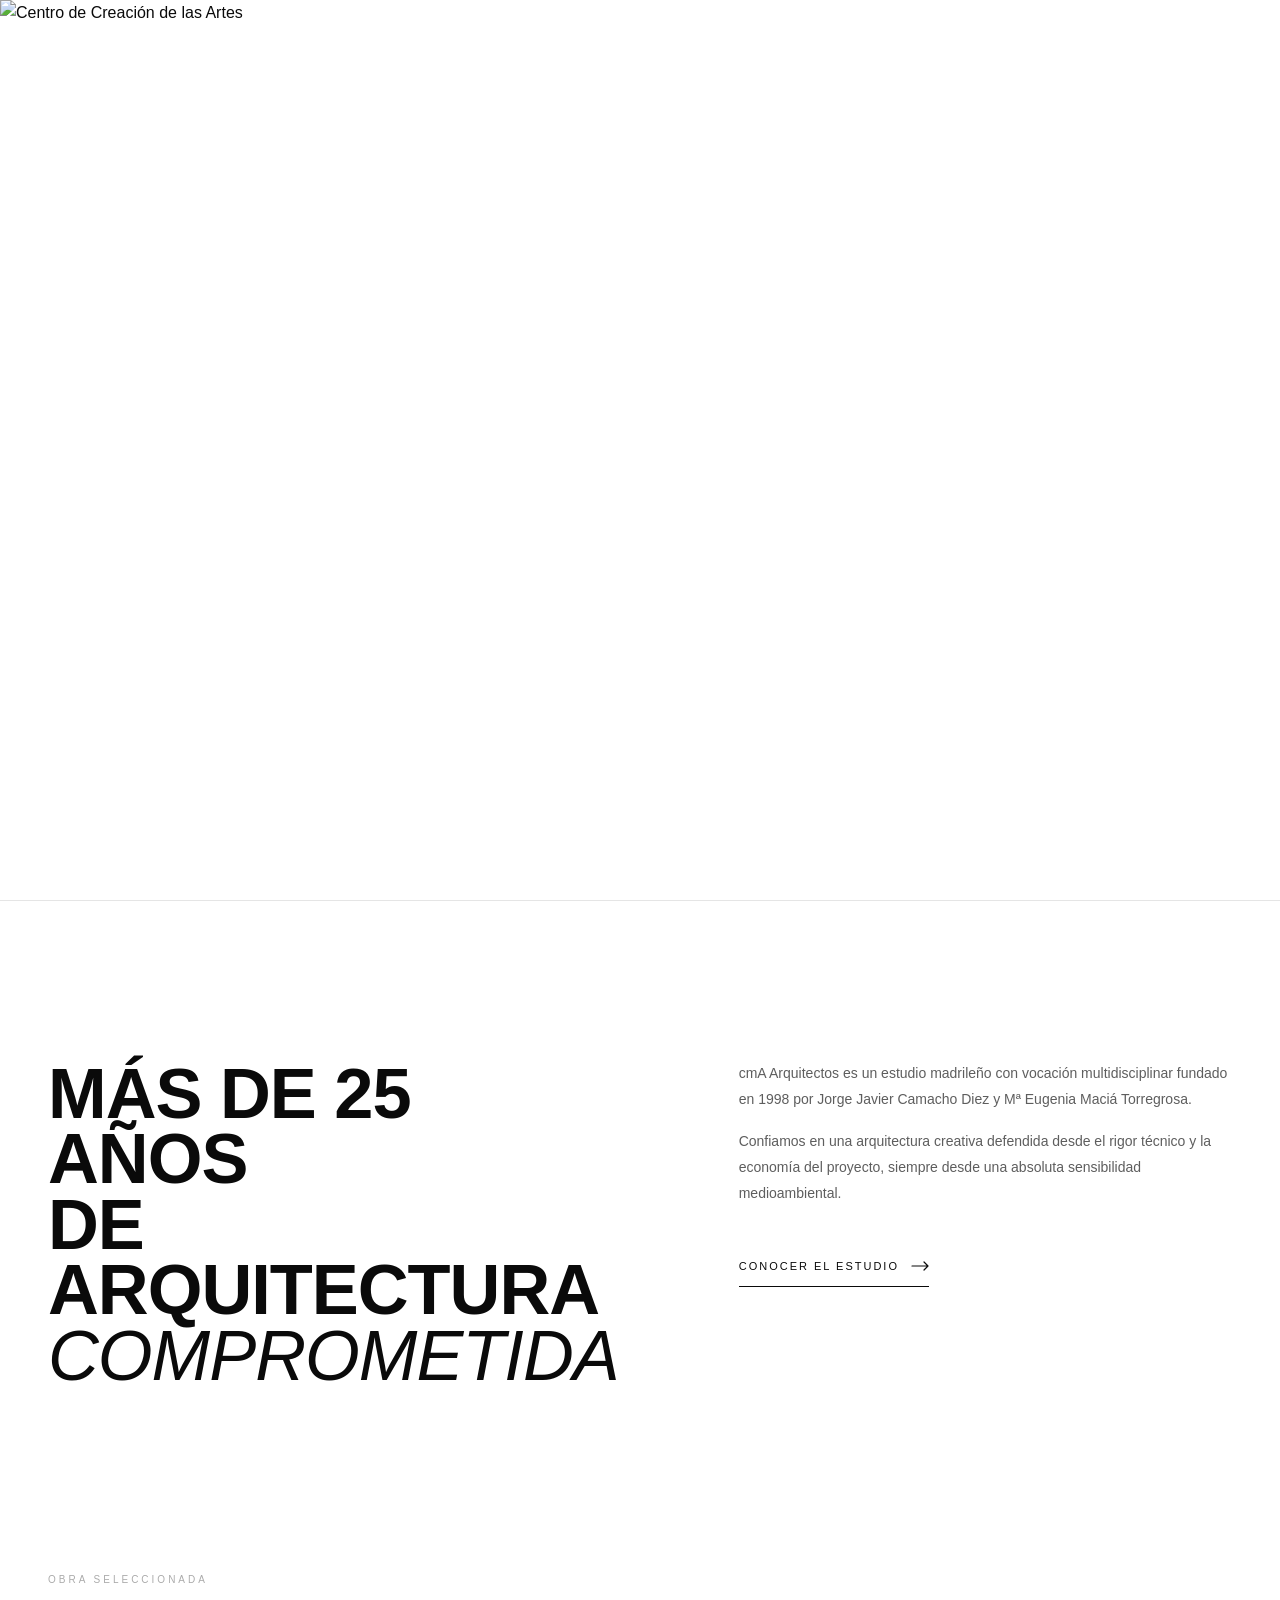
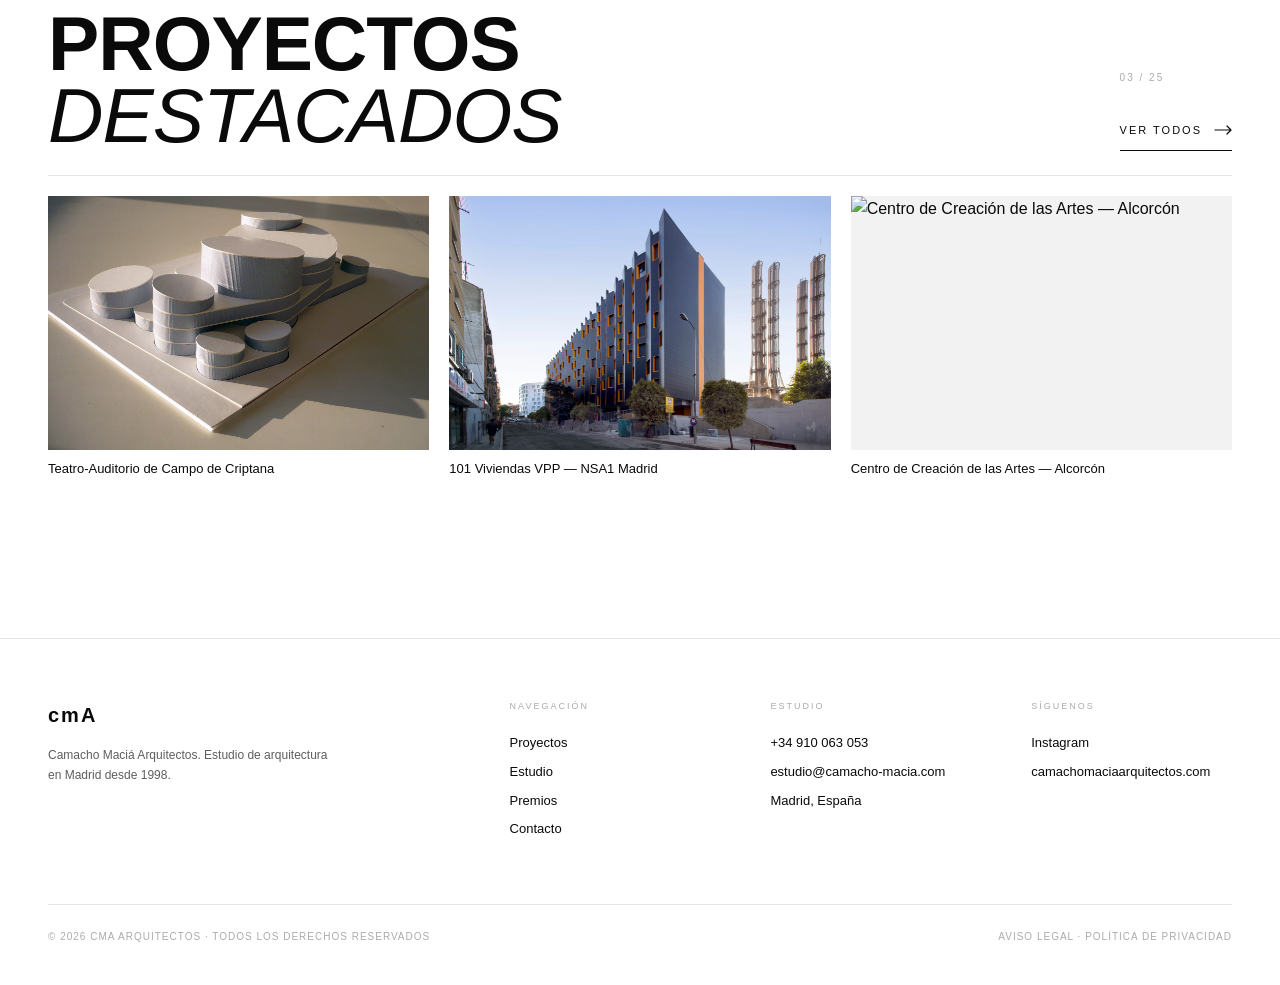
==== commit 4c13d521: "feat: nuevas imagenes hero y eliminar overlay oscuro" ====
--- a/index.html
+++ b/index.html
@@ -69,7 +69,6 @@
 <div id="pg-home" class="pg on">
   <section id="hero">
     <div class="hero-img" id="heroImgs"></div>
-    <div class="hero-veil"></div>
     <div class="hero-title">
     </div>
     <div class="hero-nav" id="heroNav"></div>
@@ -222,9 +221,6 @@
     <h1>Estudio</h1>
   </div>
   <div class="est-cols">
-    <div class="l">
-      <h2 class="rv">Rigor técnico.<br><em>Ambición formal.</em></h2>
-    </div>
     <div class="r">
       <p class="rv d1">cmA Arquitectos es un estudio madrileño con vocación multidisciplinar fundado en 1998 por Jorge Javier Camacho Diez y Mª Eugenia Maciá Torregrosa.</p>
       <p class="rv d2">Desarrollamos desde 1998 una intensa actividad en el ámbito de la arquitectura con un perfil interdisciplinar, aunando actividad profesional, investigación y docencia en la Universidad San Pablo CEU y la UPM.</p>
@@ -250,8 +246,9 @@
     </div>
   </div>
   <div class="est-expos">
-    <div class="s-tag">— Trayectoria</div>
-    <h2 class="s-h" style="margin-bottom:48px">Exposiciones<br><em>internacionales</em></h2>
+    <div class="pj-page-hdr">
+      <h1>Exposiciones internacionales</h1>
+    </div>
     <div id="expoList"></div>
   </div>
   <footer>
@@ -267,9 +264,8 @@
 
 <!-- PREMIOS -->
 <div id="pg-premios" class="pg">
-  <div class="pm-hero">
-    <div class="s-tag rv">— Reconocimientos</div>
-    <h1 class="rv d1">Premios<br>y <em>reconocimientos</em></h1>
+  <div class="pj-page-hdr">
+    <h1>Premios y reconocimientos</h1>
   </div>
   <div class="pm-list" id="pmList"></div>
   <footer>
@@ -285,9 +281,8 @@
 
 <!-- CONTACTO -->
 <div id="pg-cont" class="pg">
-  <div class="ct-hero">
-    <div class="s-tag rv">— Hablemos</div>
-    <h1 class="rv d1">Empezar<br>un <em>proyecto</em></h1>
+  <div class="pj-page-hdr">
+    <h1>Contacto</h1>
   </div>
   <div class="ct-body">
     <div class="ct-info rv">
@@ -297,31 +292,6 @@
       <div class="ct-row"><span class="ct-lbl">Web</span><span class="ct-val"><a href="https://camachomaciaarquitectos.com" target="_blank">camachomaciaarquitectos.com</a></span></div>
       <div class="ct-row"><span class="ct-lbl">Horario</span><span class="ct-val">Lun–Vie · 9:30–19:30</span></div>
     </div>
-    <form class="ct-form rv d1" id="ct-form" action="https://formspree.io/f/xaqvgkza" method="POST">
-      <input type="hidden" name="_subject" value="Nueva consulta desde la web">
-      <div class="ff"><label>Nombre completo</label><input type="text" name="nombre" placeholder=""></div>
-      <div class="ff"><label>Email</label><input type="email" name="email" placeholder=""></div>
-      <div class="ff"><label>Teléfono</label><input type="tel" name="telefono" placeholder=""></div>
-      <div class="ff"><label>Tipo de proyecto</label>
-        <select name="tipo_proyecto">
-          <option value="">Selecciona</option>
-          <option>Residencial unifamiliar</option><option>Vivienda colectiva</option>
-          <option>Equipamiento cultural</option><option>Concurso</option>
-          <option>Rehabilitación</option><option>Consulta general</option>
-        </select>
-      </div>
-      <div class="ff"><label>Mensaje</label><textarea name="mensaje" placeholder=""></textarea></div>
-      <div class="ff-consent">
-        <label class="consent-label">
-          <input type="checkbox" name="_consent" id="consent" required>
-          <span>He leído y acepto la <a href="/politica-privacidad" target="_blank">Política de Privacidad</a></span>
-        </label>
-        <p class="consent-info">Sus datos serán tratados por Pablo Camacho Macía para gestionar su consulta. Más información en nuestra <a href="/politica-privacidad" target="_blank">Política de Privacidad</a>.</p>
-      </div>
-      <button class="ct-sub" type="submit">Enviar consulta
-        <svg width="18" height="10" viewBox="0 0 18 10" fill="none"><path d="M1 5H17M17 5L13 1M17 5L13 9" stroke="currentColor" stroke-width="1.2" stroke-linecap="round" stroke-linejoin="round"/></svg>
-      </button>
-    </form>
   </div>
   <footer>
     <div class="f-grid">
--- a/assets/css/styles.css
+++ b/assets/css/styles.css
@@ -220,13 +220,8 @@
   opacity: 0;
   transition: opacity 1.8s ease;
   position: absolute; inset: 0;
-  filter: brightness(.72) saturate(.8);
 }
 .hero-img img.on { opacity: 1; }
-.hero-veil {
-  position: absolute; inset: 0;
-  background: linear-gradient(to bottom, rgba(0,0,0,.20) 0%, rgba(0,0,0,.10) 50%, rgba(0,0,0,.60) 100%);
-}
 
 .hero-title {
   position: absolute;
@@ -696,24 +691,12 @@
 .est-photo img { width: 100%; height: 100%; object-fit: cover; }
 
 .est-cols {
-  max-width: 1400px;
+  max-width: 720px;
   margin: 0 auto;
-  padding: 0 48px 80px;
-  display: grid;
-  grid-template-columns: 1fr 1.5fr;
-  gap: 120px;
-}
-.est-cols .l h2 {
-  font-family: var(--cond);
-  font-size: clamp(36px, 4vw, 52px);
-  font-weight: 700;
-  text-transform: uppercase;
-  line-height: 1;
-  letter-spacing: -1px;
-}
-.est-cols .l h2 em { font-style: italic; font-weight: 400; }
-.est-cols .r p { font-size: 14px; line-height: 1.85; color: var(--ink2); }
-.est-cols .r p + p { margin-top: 16px; }
+  padding: 60px 48px 80px;
+}
+.est-cols .r p { font-size: 15px; line-height: 1.8; color: var(--ink2); }
+.est-cols .r p + p { margin-top: 24px; }
 
 .est-team {
   max-width: 1400px;
@@ -931,7 +914,7 @@
   font-size: 20px;
   font-weight: 700;
   letter-spacing: 2px;
-  text-transform: uppercase;
+  text-transform: none;
   margin-bottom: 14px;
 }
 .f-logo em { font-style: normal; }
